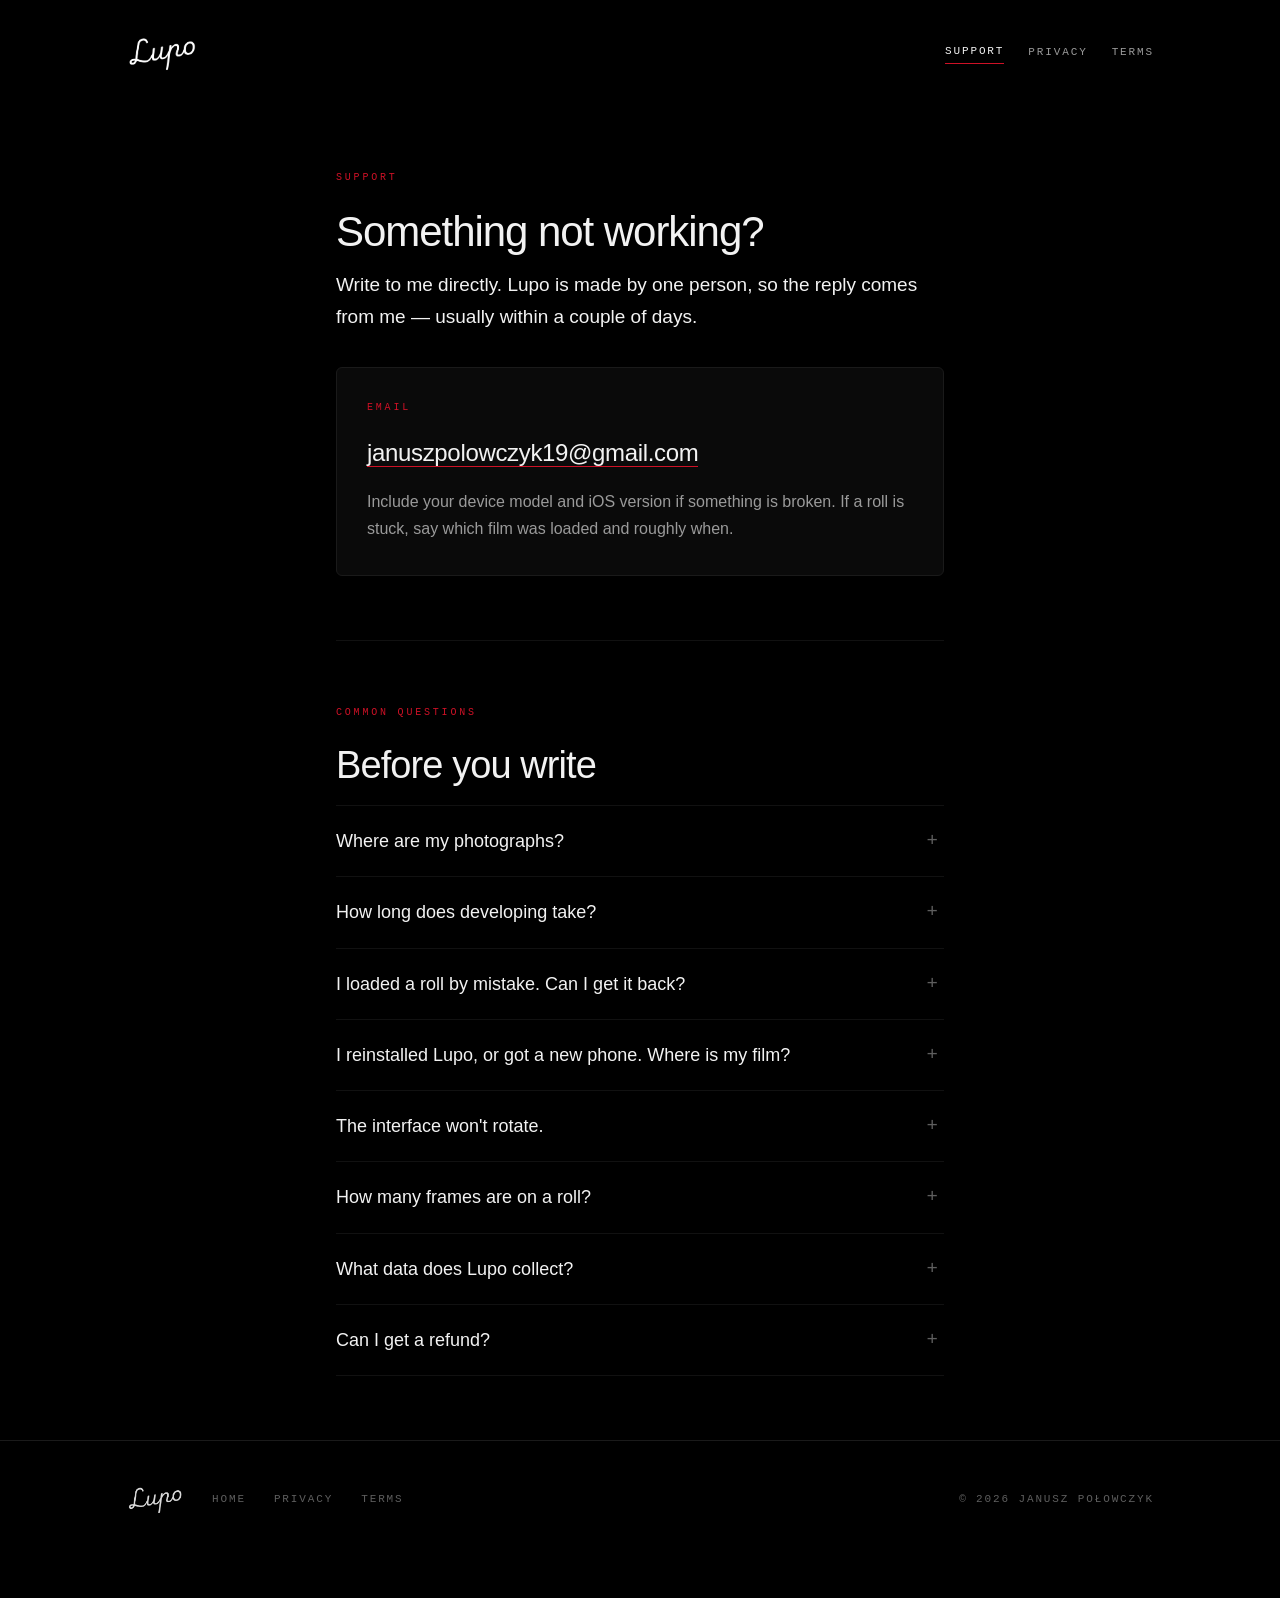
==== support.html @ 71aa13f6 "Lupo — landing, support and legal pages Static site for GitHub Pages:   index.html    landing (Marke" ====
<!doctype html>
<html lang="en">
<head>
<meta charset="utf-8">
<meta name="viewport" content="width=device-width,initial-scale=1">
<title>Lupo — Support</title>
<meta name="description" content="Support for Lupo, a film camera and darkroom for iPhone. Contact, common questions, privacy and terms.">
<meta name="color-scheme" content="dark">
<meta name="theme-color" content="#000000">
<link rel="icon" type="image/png" href="assets/Lupoicon_web.png">
<link rel="apple-touch-icon" href="assets/Lupoicon_web.png">
<link rel="stylesheet" href="style.css">
</head>
<body>

<nav class="site">
  <a class="home" href="index.html" aria-label="Lupo — home"><img src="assets/Lupologo.png" alt="Lupo"></a>
  <span class="links">
    <a href="support.html" aria-current="page">Support</a>
    <a href="privacy.html">Privacy</a>
    <a href="terms.html">Terms</a>
  </span>
</nav>

<div class="wrap">

  <section class="block">
    <p class="eyebrow">Support</p>
    <h1>Something not working?</h1>
    <p class="lede">Write to me directly. Lupo is made by one person, so the reply comes from me — usually within a couple of days.</p>

    <div class="contact">
      <p class="eyebrow">Email</p>
      <p class="addr"><a href="mailto:januszpolowczyk19@gmail.com">januszpolowczyk19@gmail.com</a></p>
      <p class="note">Include your device model and iOS version if something is broken. If a roll is stuck, say which film was loaded and roughly when.</p>
    </div>
  </section>

  <section class="block">
    <p class="eyebrow">Common questions</p>
    <h2>Before you write</h2>

    <div class="faq">

      <details>
        <summary>Where are my photographs?</summary>
        <div class="body">
          <p>Inside Lupo, until you choose to save a roll. Saving writes the frames into your own Photos library, into an album of their own.</p>
          <p><strong>Anything you haven't saved is lost if you delete Lupo.</strong> The app holds your negatives, prints and contact sheets in its own storage, and deleting the app deletes that storage. Save anything you want to keep.</p>
        </div>
      </details>

      <details>
        <summary>How long does developing take?</summary>
        <div class="body">
          <p>Hours, not seconds. That is the point — you don't see what you shot until the roll comes back.</p>
          <p>Lupo can send a notification the moment a roll is finished, if you allow notifications. It's the only thing notifications are used for.</p>
        </div>
      </details>

      <details>
        <summary>I loaded a roll by mistake. Can I get it back?</summary>
        <div class="body">
          <p>No — and this is deliberate. Rolls of film in Lupo are consumable purchases, and a roll is used up when you load it into the camera, in the same way a real roll is.</p>
          <p>Because consumables are consumed, they can't be restored through the App Store once spent. If you believe you were charged in error, refunds are Apple's to give: <a href="https://reportaproblem.apple.com">reportaproblem.apple.com</a>.</p>
        </div>
      </details>

      <details>
        <summary>I reinstalled Lupo, or got a new phone. Where is my film?</summary>
        <div class="body">
          <p>Film you have bought but not yet loaded should still be there. Lupo keeps a record of unspent rolls against a random identifier stored in your own iCloud account, so unloaded film follows you across a reinstall or a new device.</p>
          <p><strong>If you are not signed into iCloud, unspent film may not carry across a reinstall.</strong> Rolls already loaded and shot are spent either way.</p>
        </div>
      </details>

      <details>
        <summary>The interface won't rotate.</summary>
        <div class="body">
          <p>It isn't meant to. Nothing rotates to correct you — turn the body and the picture turns with it, exactly as it would on film.</p>
          <p>Lupo is held like a camera rather than like a phone, so the controls stay where your hands left them.</p>
        </div>
      </details>

      <details>
        <summary>How many frames are on a roll?</summary>
        <div class="body">
          <p>Twelve. There are no retakes and no burst — a short roll is what makes you think before the shutter.</p>
        </div>
      </details>

      <details>
        <summary>What data does Lupo collect?</summary>
        <div class="body">
          <p>No name, no email, no account, no location, no analytics, no crash reporting, no advertising identifiers, and no tracking across other apps.</p>
          <p>Your photographs never leave your device. The only thing that goes anywhere is a record of which rolls you have bought, so film you paid for is still there after you change phones. The <a href="privacy.html">privacy policy</a> describes exactly what that record contains.</p>
        </div>
      </details>

      <details>
        <summary>Can I get a refund?</summary>
        <div class="body">
          <p>All purchases are handled by Apple, so refunds are requested through Apple rather than through me: <a href="https://reportaproblem.apple.com">reportaproblem.apple.com</a>.</p>
          <p>If something in Lupo went wrong and cost you a roll, write to me anyway — I'd like to know about it.</p>
        </div>
      </details>

    </div>
  </section>

</div>

<footer class="site">
  <div class="bar">
    <img src="assets/Lupologo.png" alt="Lupo">
    <a href="index.html">Home</a>
    <a href="privacy.html">Privacy</a>
    <a href="terms.html">Terms</a>
    <span class="spacer">© 2026 Janusz Połowczyk</span>
  </div>
</footer>

</body>
</html>
---- style.css ----
/* Lupo — lupocamera site
   Single-theme by intent: the app is black, the site is black.
   Type: Helvetica Neue Light throughout, mono for utility labels. */

:root{
  --bg:#000000;
  --ink:#F2F2F2;
  --dim:#9A9A9A;
  --faint:#5E5E5E;
  --hair:#1A1A1A;
  --hair-soft:#111111;
  --card:#0A0A0A;
  --red:#CE1126;
  --red-lift:#E0263A;

  --sans:"HelveticaNeue-Light","Helvetica Neue Light","Helvetica Neue",Helvetica,Arial,sans-serif;
  --mono:ui-monospace,"SF Mono",SFMono-Regular,Menlo,Consolas,monospace;

  --measure:660px;
  --wide:1080px;
}

*{box-sizing:border-box}
html{-webkit-text-size-adjust:100%;scroll-behavior:smooth}
@media (prefers-reduced-motion:reduce){ html{scroll-behavior:auto} }

body{
  margin:0;
  background:var(--bg);
  color:var(--ink);
  font-family:var(--sans);
  font-weight:300;
  font-size:18px;
  line-height:1.68;
  -webkit-font-smoothing:antialiased;
  -moz-osx-font-smoothing:grayscale;
}

.wrap{max-width:var(--measure);margin:0 auto;padding:0 26px}
.wrap-wide{max-width:var(--wide);margin:0 auto;padding:0 26px}

img{max-width:100%;height:auto;display:block}

a{color:var(--ink);text-decoration:none;border-bottom:1px solid #333;transition:border-color .15s ease,color .15s ease}
a:hover{border-bottom-color:var(--red)}
a:focus-visible{outline:2px solid var(--red);outline-offset:3px;border-radius:2px}
@media (prefers-reduced-motion:reduce){ a{transition:none} }

/* ---------- nav ---------- */
nav.site{
  display:flex;align-items:center;justify-content:space-between;gap:20px;
  max-width:var(--wide);margin:0 auto;padding:30px 26px;
}
nav.site .home{border-bottom:none;display:block;flex:none}
nav.site .home img{width:72px}
nav.site .links{display:flex;gap:24px;align-items:center}
nav.site .links a{
  font-family:var(--mono);font-weight:400;
  font-size:11px;letter-spacing:.17em;text-transform:uppercase;
  color:var(--dim);border-bottom:none;padding-bottom:2px;
}
nav.site .links a:hover{color:var(--ink)}
nav.site .links a[aria-current="page"]{color:var(--ink);border-bottom:1px solid var(--red)}

/* ---------- type ---------- */
.eyebrow{
  font-family:var(--mono);font-weight:400;
  font-size:10px;letter-spacing:.28em;text-transform:uppercase;
  color:var(--red);margin:0 0 22px;
}
.eyebrow.quiet{color:var(--faint)}

h1,h2,h3{font-weight:300;margin:0}
h1{font-size:clamp(30px,5.4vw,42px);line-height:1.1;letter-spacing:-.025em;margin-bottom:14px;text-wrap:balance}
h2{font-size:clamp(26px,4.4vw,38px);line-height:1.14;letter-spacing:-.024em;margin-bottom:18px;text-wrap:balance}
h3{font-size:19px;line-height:1.35;letter-spacing:-.01em;margin-bottom:8px;color:var(--ink)}

p{margin:0 0 18px;color:var(--dim)}
p:last-child{margin-bottom:0}
p strong,li strong{color:var(--ink);font-weight:400}
.lede{color:var(--ink);font-size:19px}

ul{margin:0 0 18px;padding-left:21px;color:var(--dim)}
li{margin-bottom:10px}
li::marker{color:var(--faint)}

/* ---------- hero ---------- */
.hero{padding:58px 0 0;text-align:center}
.hero .thesis{
  font-size:clamp(25px,3.9vw,38px);line-height:1.2;letter-spacing:-.022em;
  color:var(--ink);margin:0 auto 22px;max-width:27ch;text-wrap:balance;
}
.hero .sub{max-width:46ch;margin:0 auto 34px;font-size:18px}
.hero + .panel{padding-top:66px}

/* ---------- download button ---------- */
.get{display:flex;justify-content:center}
.btn{
  display:inline-flex;align-items:center;gap:12px;
  background:#FFFFFF;color:#000000;border:none;border-radius:999px;
  padding:17px 34px;font-family:var(--sans);font-weight:400;font-size:18px;letter-spacing:-.01em;
  transition:background .16s ease,transform .16s ease;
}
.btn:hover{background:#DEDEDE;border-bottom-color:transparent}
.btn:active{transform:translateY(1px)}
.btn:focus-visible{outline:2px solid var(--red);outline-offset:3px}
.btn .glyph{font-size:20px;line-height:1}
@media (prefers-reduced-motion:reduce){ .btn{transition:none} .btn:active{transform:none} }
.get .note{
  font-family:var(--mono);font-weight:400;font-size:10px;letter-spacing:.2em;text-transform:uppercase;
  color:var(--faint);margin-top:18px;text-align:center;
}

/* ---------- device shots ---------- */
.shot{margin:0}
.shot img{margin:0 auto;border-radius:4px}
.shot.portrait img{max-width:400px}
.shot figcaption{
  font-family:var(--mono);font-weight:400;
  font-size:10px;letter-spacing:.22em;text-transform:uppercase;
  color:var(--faint);margin-top:20px;text-align:center;
}

/* ---------- sections ---------- */
.panel{padding:120px 0}
.panel.tight{padding:88px 0}
.panel .inner{max-width:var(--measure);margin:0 auto;text-align:center}
.panel .inner.left{text-align:left}
.panel .inner p{margin-left:auto;margin-right:auto;max-width:52ch}
.panel .inner.left p{margin-left:0;margin-right:0}

.statement{
  font-size:clamp(24px,4vw,34px);line-height:1.24;letter-spacing:-.022em;
  color:var(--ink);max-width:20ch;margin:0 auto;text-wrap:balance;
}

.rule{border:none;border-top:1px solid var(--hair-soft);margin:0}

/* reveal — one restrained motion cue */
.reveal{opacity:0;transform:translateY(14px);transition:opacity .6s ease,transform .6s ease}
.reveal.in{opacity:1;transform:none}
@media (prefers-reduced-motion:reduce){
  .reveal{opacity:1;transform:none;transition:none}
}

/* ---------- support page ---------- */
section.block{padding:64px 0;border-top:1px solid var(--hair-soft)}
section.block:first-of-type{border-top:none}

.contact{
  background:var(--card);border:1px solid var(--hair);border-radius:6px;
  padding:32px 30px;margin-top:34px;
}
.contact .eyebrow{margin-bottom:16px}
.contact .addr{font-size:clamp(19px,3.4vw,24px);letter-spacing:-.014em;word-break:break-all;color:var(--ink);margin:0}
.contact .addr a{border-bottom:1px solid var(--red)}
.contact p.note{margin:16px 0 0;font-size:16px}

.faq{display:flex;flex-direction:column}
details{border-top:1px solid var(--hair-soft)}
details:last-child{border-bottom:1px solid var(--hair-soft)}
summary{
  cursor:pointer;list-style:none;padding:20px 36px 20px 0;position:relative;
  font-size:18px;color:var(--ink);
}
summary::-webkit-details-marker{display:none}
summary::after{
  content:"+";position:absolute;right:6px;top:50%;transform:translateY(-50%);
  font-family:var(--mono);font-size:19px;color:var(--faint);line-height:1;
}
details[open] summary::after{content:"−";color:var(--red)}
summary:focus-visible{outline:2px solid var(--red);outline-offset:-2px;border-radius:2px}
details .body{padding:0 0 24px}
details .body p{margin-bottom:14px}
details .body p:last-child{margin-bottom:0}

/* ---------- legal pages ---------- */
.doc h2{margin-top:48px;font-size:23px;letter-spacing:-.014em}
.doc h2:first-of-type{margin-top:0}
.doc .updated{
  font-family:var(--mono);font-weight:400;
  font-size:11px;letter-spacing:.14em;text-transform:uppercase;
  color:var(--faint);margin:0 0 42px;
}
.doc a{word-break:break-word}

/* ---------- footer ---------- */
footer.site{border-top:1px solid var(--hair);margin-top:0}
footer.site .bar{
  max-width:var(--wide);margin:0 auto;padding:40px 26px 80px;
  display:flex;flex-wrap:wrap;gap:20px 28px;align-items:center;
}
footer.site .bar img{width:58px;opacity:.85}
footer.site a,footer.site span{
  font-family:var(--mono);font-weight:400;
  font-size:11px;letter-spacing:.17em;text-transform:uppercase;
  color:var(--faint);border-bottom:none;
}
footer.site a:hover{color:var(--ink)}
footer.site .spacer{margin-left:auto}

@media (max-width:640px){
  body{font-size:17px}
  nav.site{padding:22px 20px}
  nav.site .links{gap:18px}
  .panel{padding:84px 0}
  .panel.tight{padding:64px 0}
  .hero{padding-top:52px}
  .shot.portrait img{max-width:300px}
  footer.site .bar{padding:32px 20px 64px}
  footer.site .spacer{margin-left:0;flex-basis:100%}
}
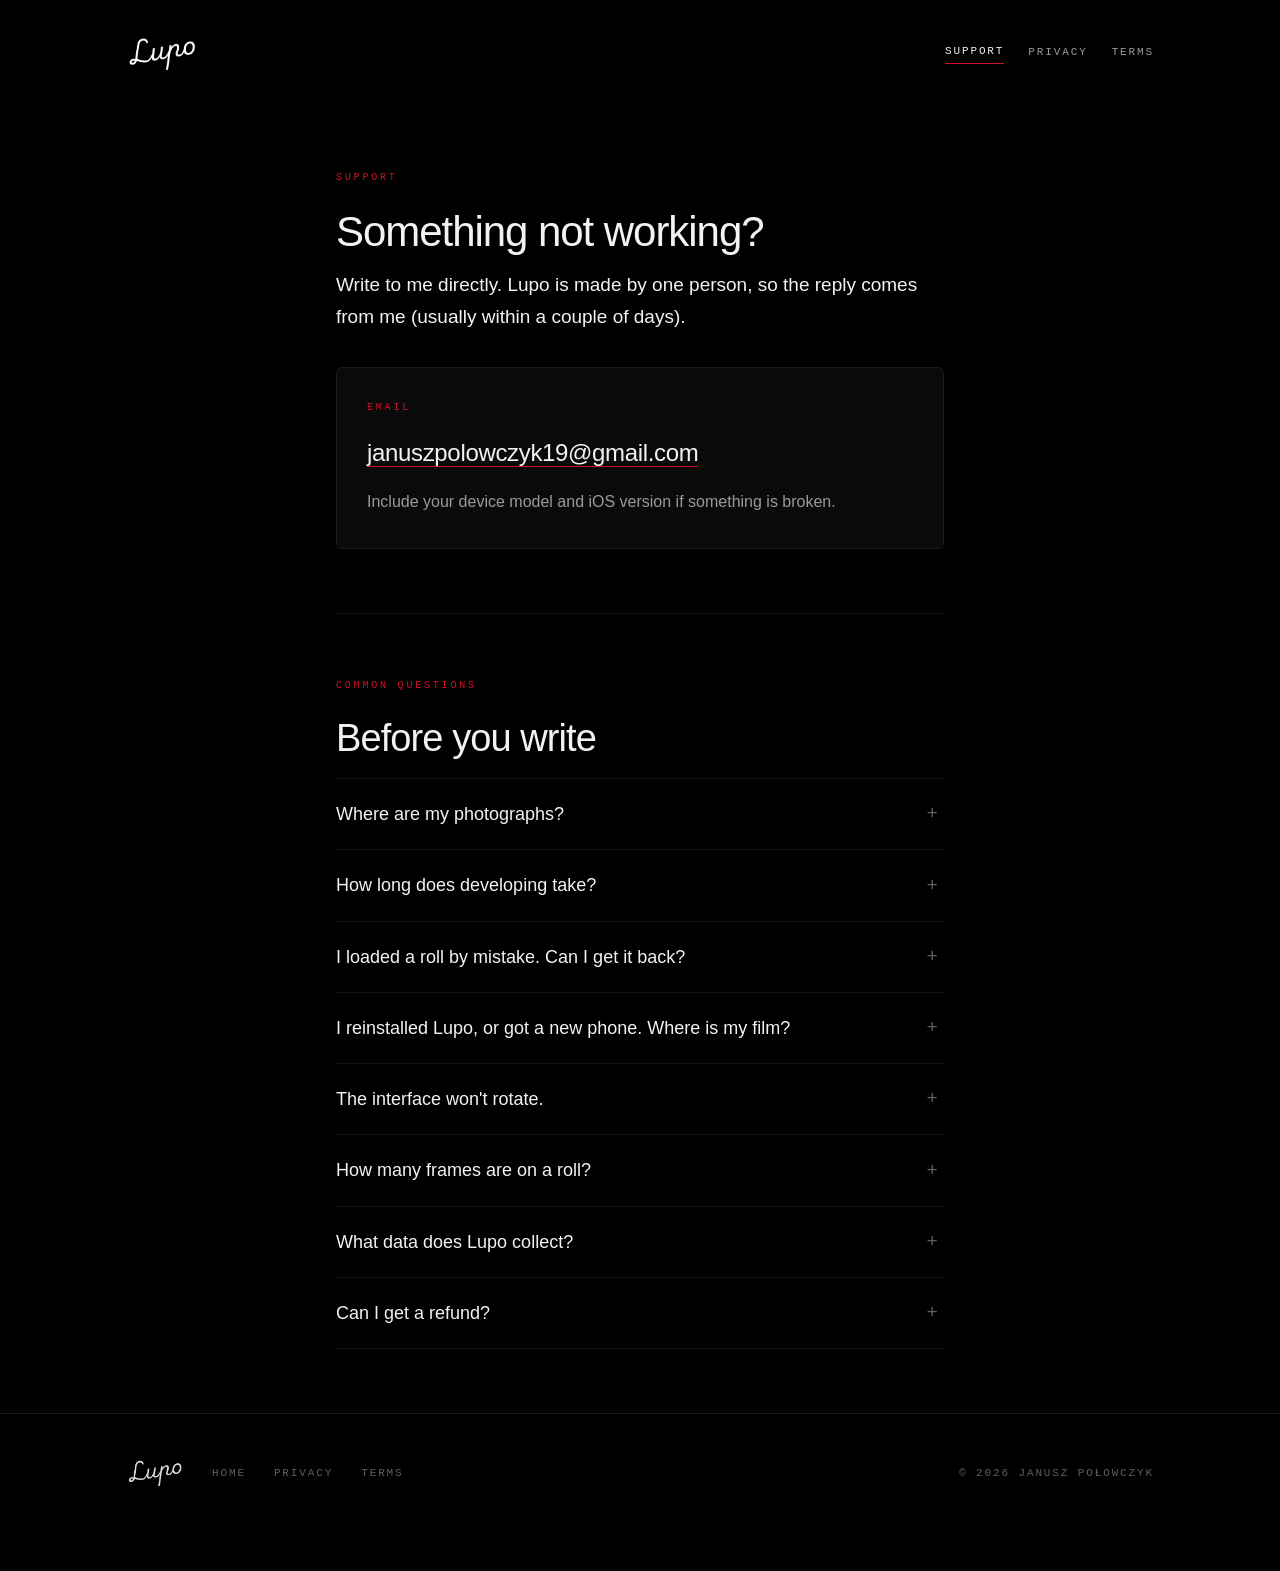
==== commit 669ba1c4: "Update: support typos" ====
--- a/support.html
+++ b/support.html
@@ -27,12 +27,12 @@
   <section class="block">
     <p class="eyebrow">Support</p>
     <h1>Something not working?</h1>
-    <p class="lede">Write to me directly. Lupo is made by one person, so the reply comes from me — usually within a couple of days.</p>
+    <p class="lede">Write to me directly. Lupo is made by one person, so the reply comes from me (usually within a couple of days).</p>
 
     <div class="contact">
       <p class="eyebrow">Email</p>
       <p class="addr"><a href="mailto:januszpolowczyk19@gmail.com">januszpolowczyk19@gmail.com</a></p>
-      <p class="note">Include your device model and iOS version if something is broken. If a roll is stuck, say which film was loaded and roughly when.</p>
+      <p class="note">Include your device model and iOS version if something is broken.</p>
     </div>
   </section>
 
@@ -53,7 +53,7 @@
       <details>
         <summary>How long does developing take?</summary>
         <div class="body">
-          <p>Hours, not seconds. That is the point — you don't see what you shot until the roll comes back.</p>
+          <p>Two hours. That is the point — you don't see what you shot until the roll comes back.</p>
           <p>Lupo can send a notification the moment a roll is finished, if you allow notifications. It's the only thing notifications are used for.</p>
         </div>
       </details>
--- a/style.css
+++ b/style.css
@@ -106,9 +106,11 @@
 .btn:focus-visible{outline:2px solid var(--red);outline-offset:3px}
 .btn .glyph{font-size:20px;line-height:1}
 @media (prefers-reduced-motion:reduce){ .btn{transition:none} .btn:active{transform:none} }
-.get .note{
+/* compound, not descendant — the note carries both classes on one element */
+.get.note{
+  display:block;
   font-family:var(--mono);font-weight:400;font-size:10px;letter-spacing:.2em;text-transform:uppercase;
-  color:var(--faint);margin-top:18px;text-align:center;
+  color:var(--faint);margin:44px 0 0;text-align:center;
 }
 
 /* ---------- device shots ---------- */
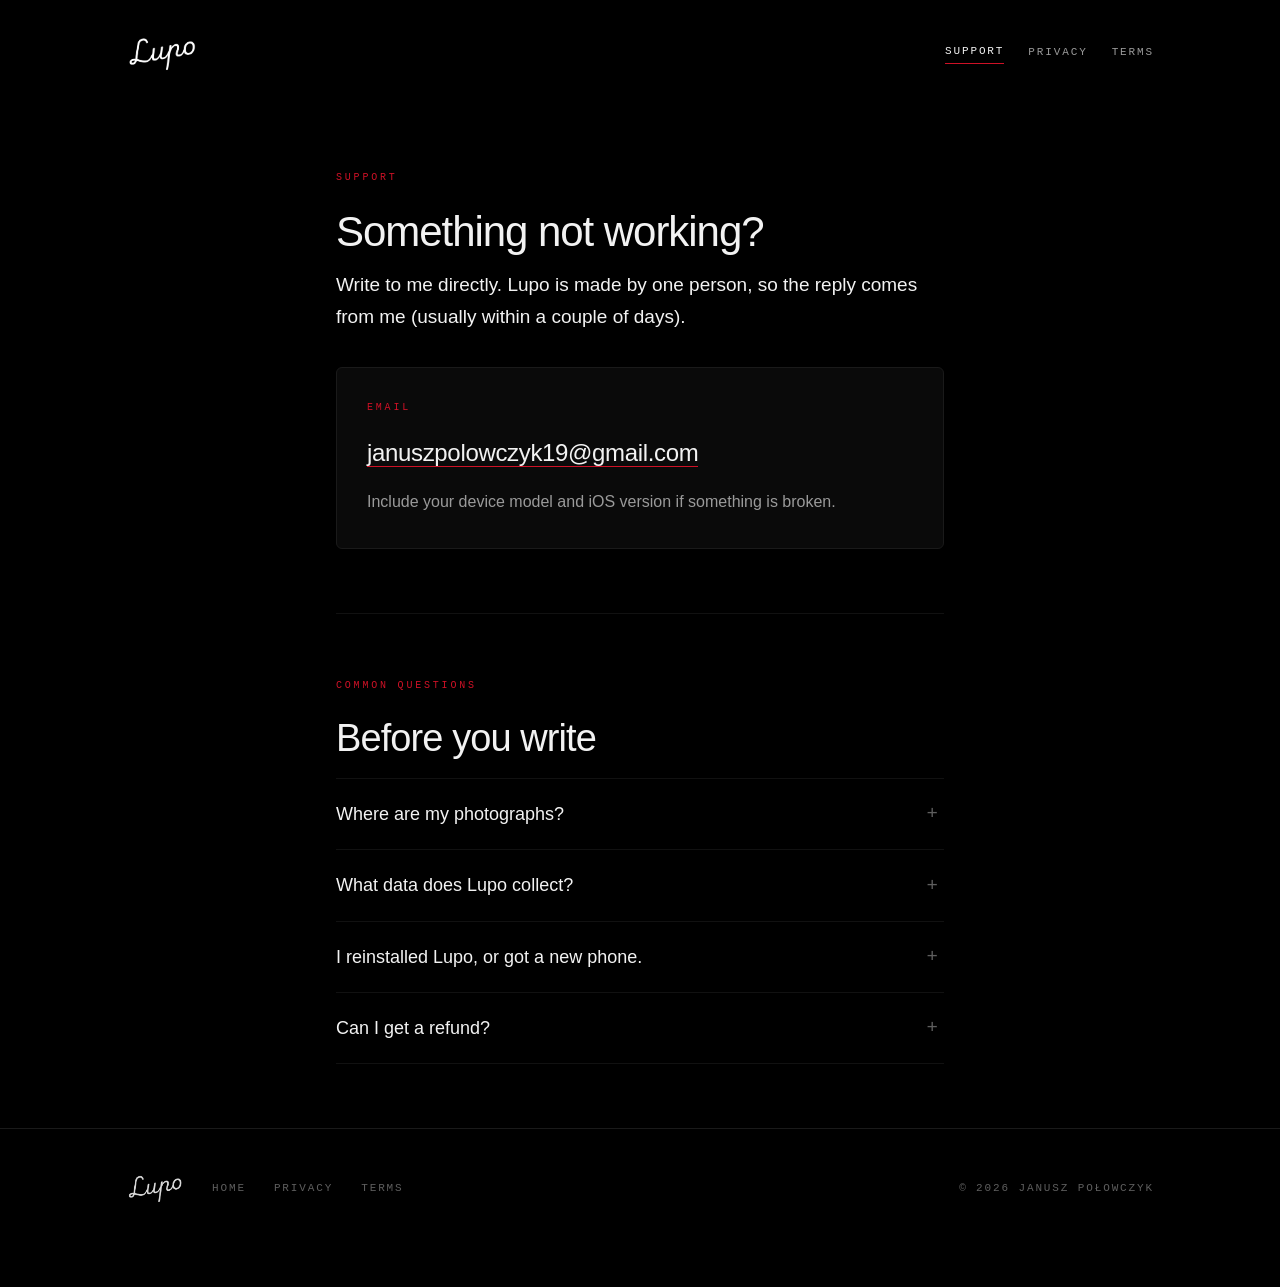
==== commit 5b5f646a: "Hold the landing page until approval" ====
--- a/support.html
+++ b/support.html
@@ -4,7 +4,7 @@
 <meta charset="utf-8">
 <meta name="viewport" content="width=device-width,initial-scale=1">
 <title>Lupo — Support</title>
-<meta name="description" content="Support for Lupo, a film camera and darkroom for iPhone. Contact, common questions, privacy and terms.">
+<meta name="description" content="Support for Lupo. Contact, common questions, privacy and terms.">
 <meta name="color-scheme" content="dark">
 <meta name="theme-color" content="#000000">
 <link rel="icon" type="image/png" href="assets/Lupoicon_web.png">
@@ -45,47 +45,8 @@
       <details>
         <summary>Where are my photographs?</summary>
         <div class="body">
-          <p>Inside Lupo, until you choose to save a roll. Saving writes the frames into your own Photos library, into an album of their own.</p>
-          <p><strong>Anything you haven't saved is lost if you delete Lupo.</strong> The app holds your negatives, prints and contact sheets in its own storage, and deleting the app deletes that storage. Save anything you want to keep.</p>
-        </div>
-      </details>
-
-      <details>
-        <summary>How long does developing take?</summary>
-        <div class="body">
-          <p>Two hours. That is the point — you don't see what you shot until the roll comes back.</p>
-          <p>Lupo can send a notification the moment a roll is finished, if you allow notifications. It's the only thing notifications are used for.</p>
-        </div>
-      </details>
-
-      <details>
-        <summary>I loaded a roll by mistake. Can I get it back?</summary>
-        <div class="body">
-          <p>No — and this is deliberate. Rolls of film in Lupo are consumable purchases, and a roll is used up when you load it into the camera, in the same way a real roll is.</p>
-          <p>Because consumables are consumed, they can't be restored through the App Store once spent. If you believe you were charged in error, refunds are Apple's to give: <a href="https://reportaproblem.apple.com">reportaproblem.apple.com</a>.</p>
-        </div>
-      </details>
-
-      <details>
-        <summary>I reinstalled Lupo, or got a new phone. Where is my film?</summary>
-        <div class="body">
-          <p>Film you have bought but not yet loaded should still be there. Lupo keeps a record of unspent rolls against a random identifier stored in your own iCloud account, so unloaded film follows you across a reinstall or a new device.</p>
-          <p><strong>If you are not signed into iCloud, unspent film may not carry across a reinstall.</strong> Rolls already loaded and shot are spent either way.</p>
-        </div>
-      </details>
-
-      <details>
-        <summary>The interface won't rotate.</summary>
-        <div class="body">
-          <p>It isn't meant to. Nothing rotates to correct you — turn the body and the picture turns with it, exactly as it would on film.</p>
-          <p>Lupo is held like a camera rather than like a phone, so the controls stay where your hands left them.</p>
-        </div>
-      </details>
-
-      <details>
-        <summary>How many frames are on a roll?</summary>
-        <div class="body">
-          <p>Twelve. There are no retakes and no burst — a short roll is what makes you think before the shutter.</p>
+          <p>Inside Lupo, until you choose to save them. Saving writes them into your own Photos library, into an album of their own.</p>
+          <p><strong>Anything you haven't saved is lost if you delete Lupo.</strong> The app keeps your work in its own storage, and deleting the app deletes that storage. Save anything you want to keep.</p>
         </div>
       </details>
 
@@ -93,7 +54,15 @@
         <summary>What data does Lupo collect?</summary>
         <div class="body">
           <p>No name, no email, no account, no location, no analytics, no crash reporting, no advertising identifiers, and no tracking across other apps.</p>
-          <p>Your photographs never leave your device. The only thing that goes anywhere is a record of which rolls you have bought, so film you paid for is still there after you change phones. The <a href="privacy.html">privacy policy</a> describes exactly what that record contains.</p>
+          <p>Your photographs never leave your device. The only thing that goes anywhere is a record of what you have purchased, so that it is still there after you change phones. The <a href="privacy.html">privacy policy</a> describes exactly what that record contains.</p>
+        </div>
+      </details>
+
+      <details>
+        <summary>I reinstalled Lupo, or got a new phone.</summary>
+        <div class="body">
+          <p>Purchases you have made but not yet used should still be there. Lupo keeps that record against a random identifier stored in your own iCloud account, so it follows you across a reinstall or a new device.</p>
+          <p><strong>If you are not signed into iCloud, unused purchases may not carry across a reinstall.</strong></p>
         </div>
       </details>
 
@@ -101,7 +70,7 @@
         <summary>Can I get a refund?</summary>
         <div class="body">
           <p>All purchases are handled by Apple, so refunds are requested through Apple rather than through me: <a href="https://reportaproblem.apple.com">reportaproblem.apple.com</a>.</p>
-          <p>If something in Lupo went wrong and cost you a roll, write to me anyway — I'd like to know about it.</p>
+          <p>Some purchases in Lupo are consumable, and consumables cannot be restored through the App Store once they are used. If something went wrong and cost you one, write to me anyway — I'd like to know about it.</p>
         </div>
       </details>
 
--- a/style.css
+++ b/style.css
@@ -117,6 +117,10 @@
 .shot{margin:0}
 .shot img{margin:0 auto;border-radius:4px}
 .shot.portrait img{max-width:400px}
+.shot figcaption .credit{
+  display:block;margin-top:7px;
+  font-size:9px;letter-spacing:.16em;color:#454545;text-transform:none;
+}
 .shot figcaption{
   font-family:var(--mono);font-weight:400;
   font-size:10px;letter-spacing:.22em;text-transform:uppercase;
@@ -135,6 +139,11 @@
   font-size:clamp(24px,4vw,34px);line-height:1.24;letter-spacing:-.022em;
   color:var(--ink);max-width:20ch;margin:0 auto;text-wrap:balance;
 }
+
+/* images sit closer to the copy they illustrate */
+.panel:has(.shot){padding-top:52px;padding-bottom:48px}
+.panel:has(.shot) + .panel{padding-top:52px}
+.hero + .panel:has(.shot){padding-top:60px}
 
 .rule{border:none;border-top:1px solid var(--hair-soft);margin:0}
 
@@ -212,3 +221,32 @@
   footer.site .bar{padding:32px 20px 64px}
   footer.site .spacer{margin-left:0;flex-basis:100%}
 }
+
+/* ---------- teaser (pre-launch index only) ----------
+   Everything under .teaser exists solely for the holding page.
+   Safe to delete wholesale once the full landing page is restored. */
+.teaser{padding:76px 0 120px;text-align:center}
+.teaser .mark{
+  width:104px;height:auto;margin:0 auto 46px;
+  border-radius:23px;opacity:.92;
+}
+.teaser .eyebrow{margin-bottom:26px}
+.teaser .thesis{
+  font-size:clamp(27px,4.4vw,40px);line-height:1.18;letter-spacing:-.024em;
+  color:var(--ink);margin:0 auto 24px;max-width:22ch;text-wrap:balance;
+}
+.teaser .sub{max-width:44ch;margin:0 auto;font-size:18px;color:var(--dim)}
+.teaser .hairline{max-width:64px;margin:56px auto;border-top-color:var(--hair)}
+.teaser .foot{
+  font-family:var(--mono);font-weight:400;
+  font-size:10px;letter-spacing:.2em;text-transform:uppercase;
+  color:var(--faint);margin:0;
+}
+.teaser .foot a{color:var(--dim);border-bottom-color:#333}
+.teaser .foot a:hover{color:var(--ink)}
+
+@media (max-width:640px){
+  .teaser{padding:56px 0 88px}
+  .teaser .mark{width:88px;margin-bottom:38px}
+  .teaser .hairline{margin:44px auto}
+}
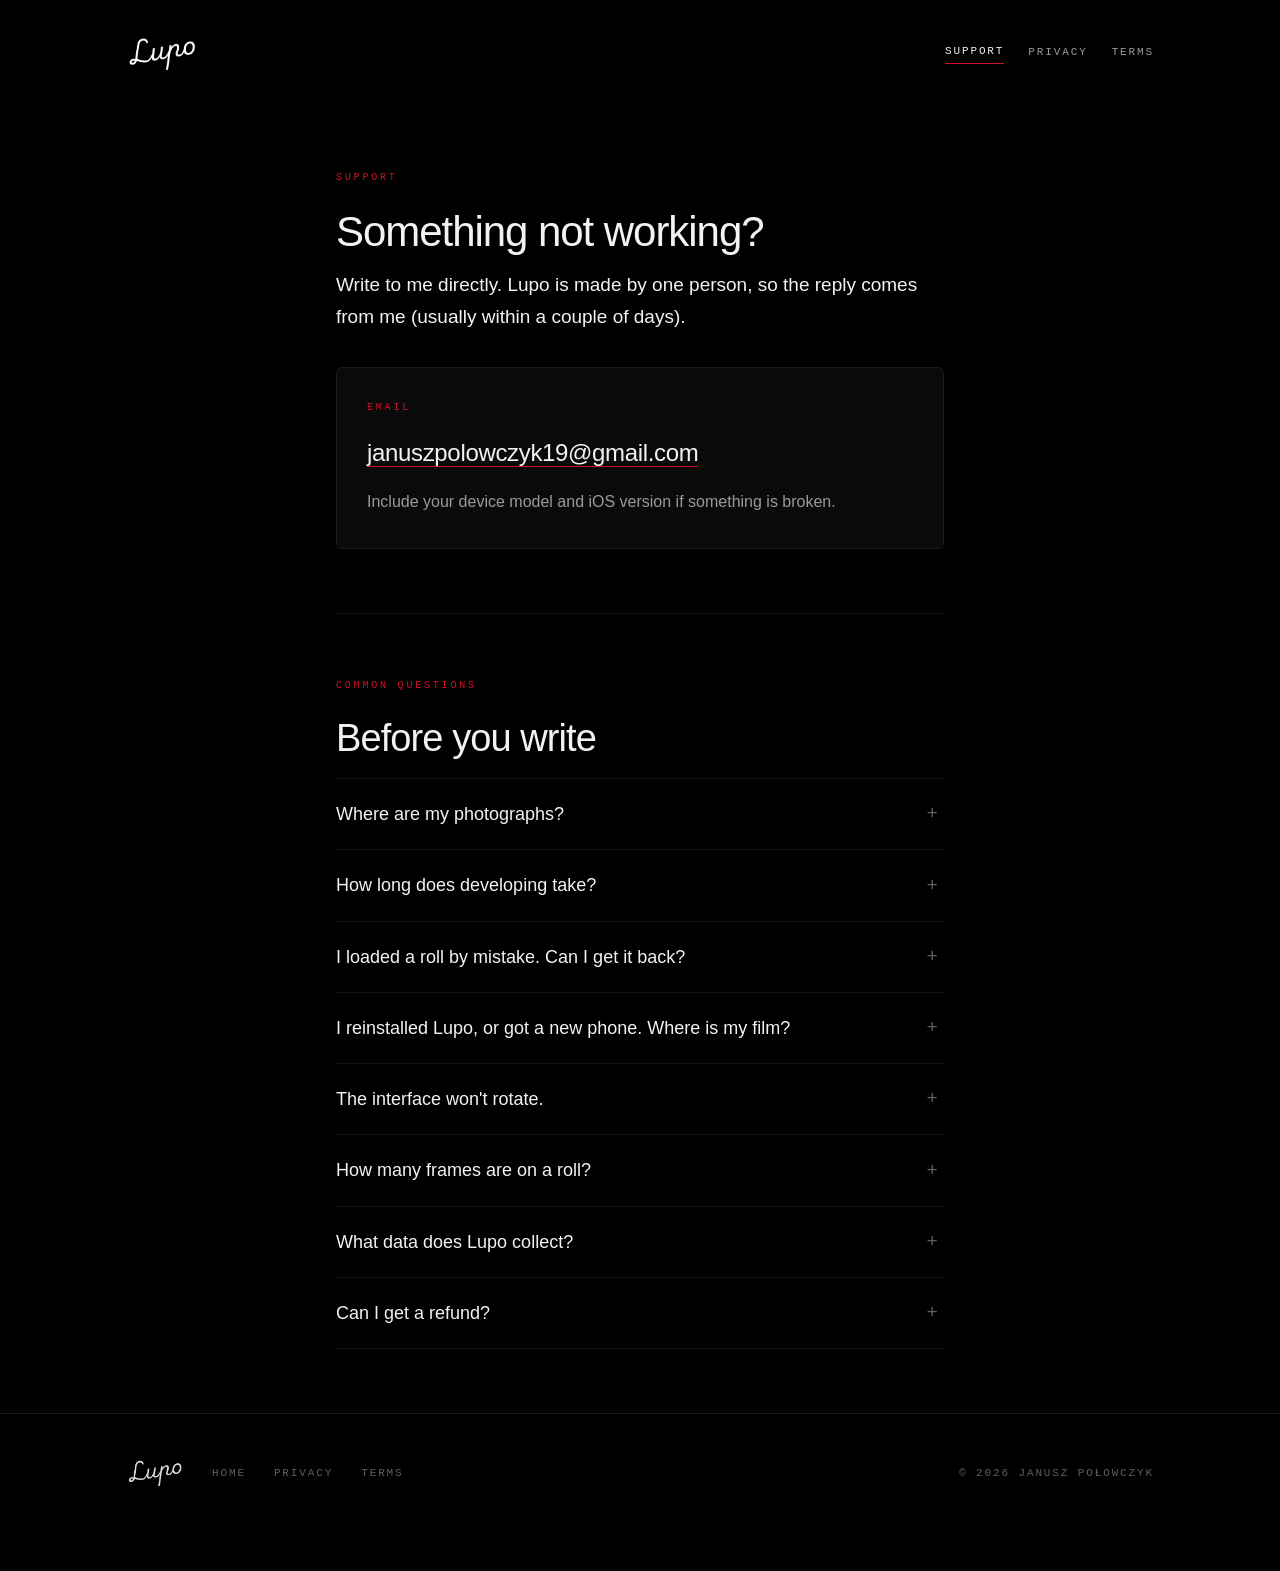
==== commit 9a827cc5: "Launch: restore the full landing page Lupo is approved and live, so the holding page comes down. Res" ====
--- a/support.html
+++ b/support.html
@@ -4,7 +4,7 @@
 <meta charset="utf-8">
 <meta name="viewport" content="width=device-width,initial-scale=1">
 <title>Lupo — Support</title>
-<meta name="description" content="Support for Lupo. Contact, common questions, privacy and terms.">
+<meta name="description" content="Support for Lupo, a film camera and darkroom for iPhone. Contact, common questions, privacy and terms.">
 <meta name="color-scheme" content="dark">
 <meta name="theme-color" content="#000000">
 <link rel="icon" type="image/png" href="assets/Lupoicon_web.png">
@@ -45,8 +45,47 @@
       <details>
         <summary>Where are my photographs?</summary>
         <div class="body">
-          <p>Inside Lupo, until you choose to save them. Saving writes them into your own Photos library, into an album of their own.</p>
-          <p><strong>Anything you haven't saved is lost if you delete Lupo.</strong> The app keeps your work in its own storage, and deleting the app deletes that storage. Save anything you want to keep.</p>
+          <p>Inside Lupo, until you choose to save a roll. Saving writes the frames into your own Photos library, into an album of their own.</p>
+          <p><strong>Anything you haven't saved is lost if you delete Lupo.</strong> The app holds your negatives, prints and contact sheets in its own storage, and deleting the app deletes that storage. Save anything you want to keep.</p>
+        </div>
+      </details>
+
+      <details>
+        <summary>How long does developing take?</summary>
+        <div class="body">
+          <p>The first roll you develop is rushed in five minutes, so that you can see what Lupo does. After that it's two hours. And that is the whole point — you don't see what you shot until the roll comes back.</p>
+          <p>Lupo can send a notification the moment a roll is finished, if you allow notifications. It's the only thing notifications are used for.</p>
+        </div>
+      </details>
+
+      <details>
+        <summary>I loaded a roll by mistake. Can I get it back?</summary>
+        <div class="body">
+          <p>No — and this is deliberate. Rolls of film in Lupo are consumable purchases, and a roll is used up when you load it into the camera, in the same way a real roll is.</p>
+          <p>Because consumables are consumed, they can't be restored through the App Store once spent. If you believe you were charged in error, refunds are Apple's to give: <a href="https://reportaproblem.apple.com">reportaproblem.apple.com</a>.</p>
+        </div>
+      </details>
+
+      <details>
+        <summary>I reinstalled Lupo, or got a new phone. Where is my film?</summary>
+        <div class="body">
+          <p>Film you have bought but not yet loaded should still be there. Lupo keeps a record of unspent rolls against a random identifier stored in your own iCloud account, so unloaded film follows you across a reinstall or a new device.</p>
+          <p><strong>If you are not signed into iCloud, unspent film may not carry across a reinstall.</strong> Rolls already loaded and shot are spent either way.</p>
+        </div>
+      </details>
+
+      <details>
+        <summary>The interface won't rotate.</summary>
+        <div class="body">
+          <p>It isn't meant to. Nothing rotates to correct you — turn the body and the picture turns with it, exactly as it would on film.</p>
+          <p>Lupo is held like a camera rather than like a phone, so the controls stay where your hands left them.</p>
+        </div>
+      </details>
+
+      <details>
+        <summary>How many frames are on a roll?</summary>
+        <div class="body">
+          <p>Twelve. There are no retakes and no burst — a short roll is what makes you think before the shutter.</p>
         </div>
       </details>
 
@@ -54,15 +93,7 @@
         <summary>What data does Lupo collect?</summary>
         <div class="body">
           <p>No name, no email, no account, no location, no analytics, no crash reporting, no advertising identifiers, and no tracking across other apps.</p>
-          <p>Your photographs never leave your device. The only thing that goes anywhere is a record of what you have purchased, so that it is still there after you change phones. The <a href="privacy.html">privacy policy</a> describes exactly what that record contains.</p>
-        </div>
-      </details>
-
-      <details>
-        <summary>I reinstalled Lupo, or got a new phone.</summary>
-        <div class="body">
-          <p>Purchases you have made but not yet used should still be there. Lupo keeps that record against a random identifier stored in your own iCloud account, so it follows you across a reinstall or a new device.</p>
-          <p><strong>If you are not signed into iCloud, unused purchases may not carry across a reinstall.</strong></p>
+          <p>Your photographs never leave your device. The only thing that goes anywhere is a record of which rolls you have bought, so film you paid for is still there after you change phones. The <a href="privacy.html">privacy policy</a> describes exactly what that record contains.</p>
         </div>
       </details>
 
@@ -70,7 +101,7 @@
         <summary>Can I get a refund?</summary>
         <div class="body">
           <p>All purchases are handled by Apple, so refunds are requested through Apple rather than through me: <a href="https://reportaproblem.apple.com">reportaproblem.apple.com</a>.</p>
-          <p>Some purchases in Lupo are consumable, and consumables cannot be restored through the App Store once they are used. If something went wrong and cost you one, write to me anyway — I'd like to know about it.</p>
+          <p>If something in Lupo went wrong and cost you a roll, write to me anyway — I'd like to know about it.</p>
         </div>
       </details>
 
--- a/style.css
+++ b/style.css
@@ -221,32 +221,3 @@
   footer.site .bar{padding:32px 20px 64px}
   footer.site .spacer{margin-left:0;flex-basis:100%}
 }
-
-/* ---------- teaser (pre-launch index only) ----------
-   Everything under .teaser exists solely for the holding page.
-   Safe to delete wholesale once the full landing page is restored. */
-.teaser{padding:76px 0 120px;text-align:center}
-.teaser .mark{
-  width:104px;height:auto;margin:0 auto 46px;
-  border-radius:23px;opacity:.92;
-}
-.teaser .eyebrow{margin-bottom:26px}
-.teaser .thesis{
-  font-size:clamp(27px,4.4vw,40px);line-height:1.18;letter-spacing:-.024em;
-  color:var(--ink);margin:0 auto 24px;max-width:22ch;text-wrap:balance;
-}
-.teaser .sub{max-width:44ch;margin:0 auto;font-size:18px;color:var(--dim)}
-.teaser .hairline{max-width:64px;margin:56px auto;border-top-color:var(--hair)}
-.teaser .foot{
-  font-family:var(--mono);font-weight:400;
-  font-size:10px;letter-spacing:.2em;text-transform:uppercase;
-  color:var(--faint);margin:0;
-}
-.teaser .foot a{color:var(--dim);border-bottom-color:#333}
-.teaser .foot a:hover{color:var(--ink)}
-
-@media (max-width:640px){
-  .teaser{padding:56px 0 88px}
-  .teaser .mark{width:88px;margin-bottom:38px}
-  .teaser .hairline{margin:44px auto}
-}
